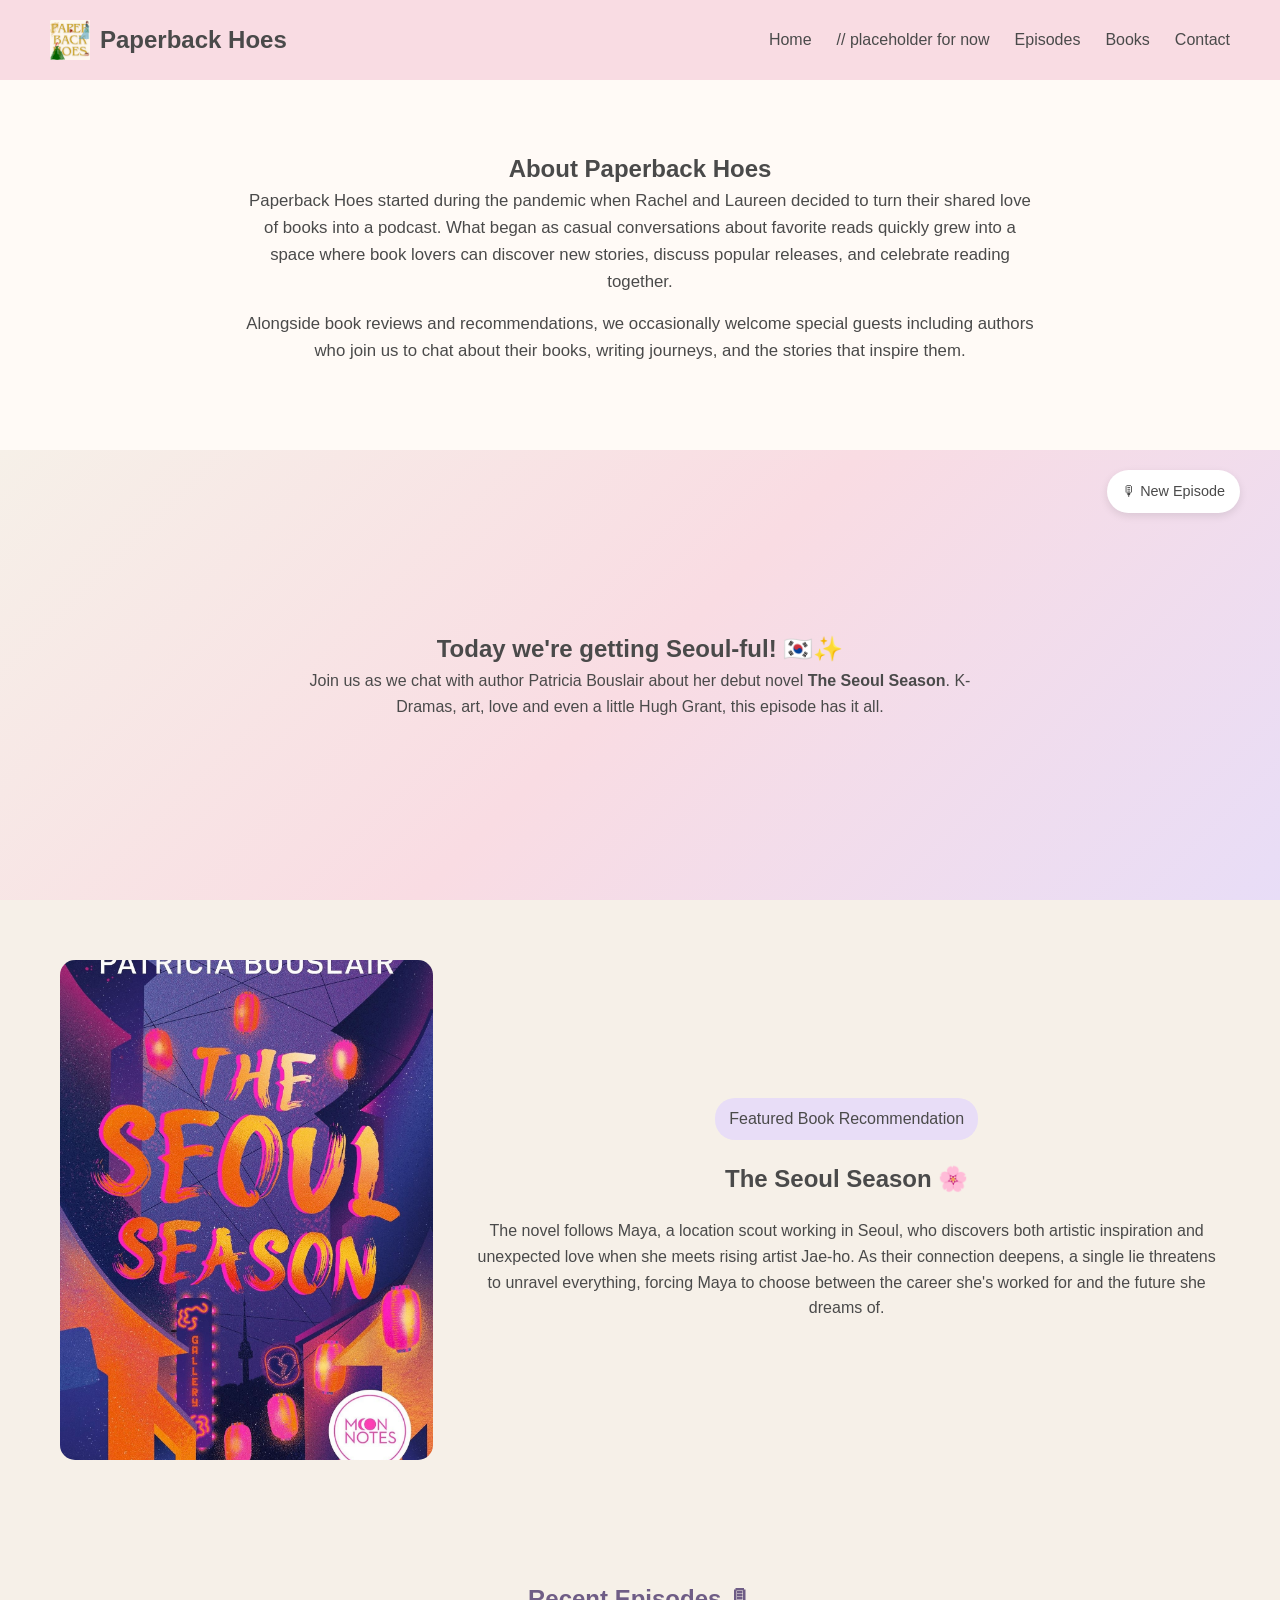
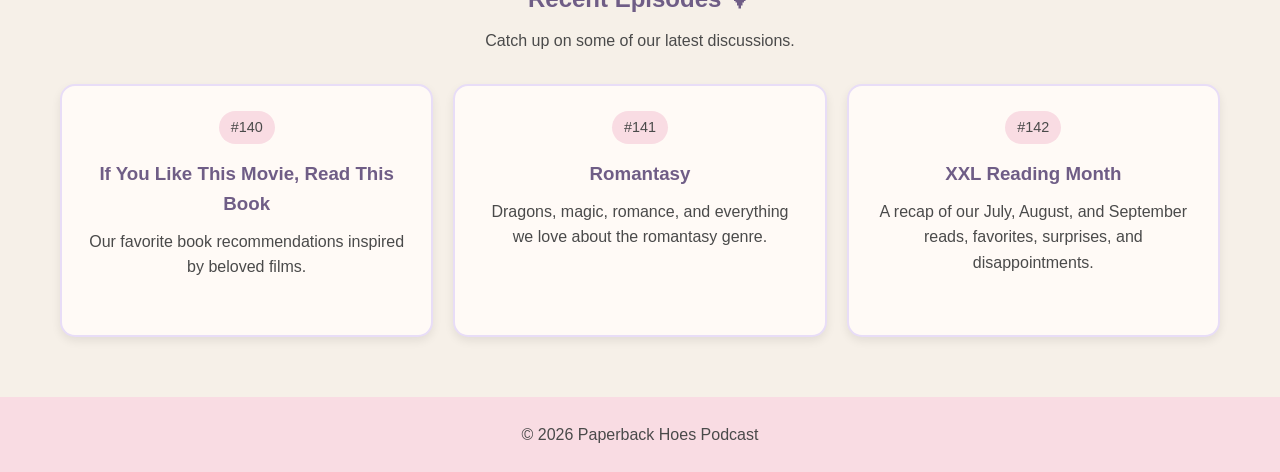
==== assignment3.html @ 03c1d9ec "update assignment3.html" ====
<!DOCTYPE html>
<html lang="en">
<head>
<meta charset="UTF-8">
<meta name="viewport" content="width=device-width, initial-scale=1.0">
<title>Paperback Hoes Podcast</title>
<link rel="stylesheet" href="css/style_assignment3.css">

</head>
<body>

<header>
    <div class="logo">
    <img src="images/cover.jpg" alt="Paperback Hoes Logo">
    <span>Paperback Hoes</span>
</div>

    <nav>
        <ul>
            <li><a href="#">Home</a></li> // placeholder for now 
            <li><a href="#">Episodes</a></li>
            <li><a href="#">Books</a></li>
            <li><a href="#">Contact</a></li>
        </ul>
    </nav>
</header>

<section class="about">

    <div class="about-text">
        <h1>About Paperback Hoes</h1>

        <p>
            Paperback Hoes started during the pandemic when Rachel and Laureen
            decided to turn their shared love of books into a podcast. What began
            as casual conversations about favorite reads quickly grew into a space
            where book lovers can discover new stories, discuss popular releases,
            and celebrate reading together.
        </p>

        <p>
            Alongside book reviews and recommendations, we occasionally welcome
            special guests including authors who join us to chat about their books,
            writing journeys, and the stories that inspire them.
        </p>

    </div>

</section>

<section class="hero">

    <div class="sticker">🎙 New Episode</div>

    <h2>Today we're getting Seoul-ful! 🇰🇷✨</h2>

    <p>
        Join us as we chat with author Patricia Bouslair about
        her debut novel <strong>The Seoul Season</strong>.
        K-Dramas, art, love and even a little Hugh Grant,
        this episode has it all.
    </p>

</section>

<section class="episode">

    <div class="book-cover">
        <div class="placeholder">
            <img src="images/seoul.jpg" alt="The Seoul Season cover">
        </div>
    </div>

    <div class="episode-text">

        <div class="badge">
            Featured Book Recommendation
        </div>

        <h2>The Seoul Season 🌸</h2>

        <p>
            The novel follows Maya, a location scout working in Seoul, who discovers both artistic inspiration and unexpected love when she meets rising artist Jae-ho. 
            As their connection deepens, a single lie threatens to unravel everything, forcing Maya to choose between the career she's worked for and the future she dreams of.
        </p>

    </div>

</section>

<section class="recent-episodes">

    <h2>Recent Episodes 🎙</h2>
    <p>Catch up on some of our latest discussions.</p>

    <div class="card-grid">

        <div class="card">
            <div class="episode-number">#140</div>
            <h3>If You Like This Movie, Read This Book</h3>
            <p>
                Our favorite book recommendations inspired by beloved films.
            </p>
        </div>

        <div class="card">
            <div class="episode-number">#141</div>
            <h3>Romantasy</h3>
            <p>
                Dragons, magic, romance, and everything we love about the
                romantasy genre.
            </p>
        </div>

        <div class="card">
            <div class="episode-number">#142</div>
            <h3>XXL Reading Month</h3>
            <p>
                A recap of our July, August, and September reads, favorites,
                surprises, and disappointments.
            </p>
        </div>

    </div>

</section>

<footer>
    <p>© 2026 Paperback Hoes Podcast</p>
</footer>

</body>
</html>
---- css/style_assignment3.css ----
*{
    margin:0;
    padding:0;
    box-sizing:border-box;
}

body{
    font-family: Arial, sans-serif;
    background:#F6F0E8;
    color:#4a4a4a;
    line-height:1.6;
}

header{
    background:#F9DCE3;
    padding:20px 50px;

    display:flex;
    justify-content:space-between;
    align-items:center;
}

.logo{
    display:flex;
    align-items:center;
    gap:10px;
    font-size:1.5rem;
    font-weight:bold;
}

.logo img{
    width:40px;
    height:40px;
    object-fit:cover;
}

nav ul{
    display:flex;
    gap:25px;
    list-style:none;
}

nav a{
    text-decoration:none;
    color:#4a4a4a;
}

nav a:hover{
    color:#c68ab5; 
}

.about{
    display:flex;
    justify-content:center;
    padding:70px 50px;
    background:#fffaf6;
}

.about-text{
    max-width:800px;
    text-align:center;
}

.about h2{
    margin-bottom:20px;
    font-size:2rem;
    color:#6f5d86;
}

.about p{
    margin-bottom:15px;
    font-size:1.05rem;
}

.hero{
    background:linear-gradient(
        135deg,
        #F6F0E8,
        #F9DCE3,
        #E8DDF7
    );

    min-height:50vh;

    display:flex;
    justify-content:center;
    align-items:center;
    flex-direction:column;

    text-align:center;
    padding:40px;
    position:relative;
}

.sticker{
    position:absolute;
    top:20px;
    right:40px;

    background:white;
    padding:10px 15px;
    border-radius:30px;
    font-size:.9rem;
    box-shadow:0 3px 8px rgba(0,0,0,.1);
}

.hero h1{
    font-size:3rem;
    margin-bottom:15px;
}

.hero p{
    max-width:700px;
}

.episode{
    display:flex;
    gap:40px;

    padding:60px;
    align-items:center;
}

.book-cover{
    flex:1;
}

.book-cover img{
    width:100%;
    height:500px;
    object-fit:cover;
    display:block;
    border-radius:15px;
}

.episode-text{
    flex:2;
    text-align:center;
}

.episode-text h2{
    margin-bottom:20px;
}

.badge{
    display:inline-block;
    background:#E8DDF7;
    padding:8px 14px;
    border-radius:20px;
    margin-bottom:20px;
}

.recent-episodes{
    padding:60px;
    text-align:center;
}

.recent-episodes h2{
    margin-bottom:10px;
    color:#6f5d86;
}

.recent-episodes p{
    margin-bottom:30px;
}

.card-grid{
    display:flex;
    flex-wrap:wrap;
    gap:20px;
}

.card{
    flex:1 1 250px;
    background:#fffaf6;
    border:2px solid #E8DDF7;
    border-radius:15px;
    padding:25px;
    box-shadow:0 4px 10px rgba(0,0,0,.08);
    transition:transform 0.3s ease;
}

.card:hover{
    transform:translateY(-5px);
}

.card h3{
    color:#6f5d86;
    margin-bottom:10px;
}

.episode-number{
    display:inline-block;
    background:#F9DCE3;
    padding:5px 12px;
    border-radius:20px;
    margin-bottom:15px;
    font-size:0.9rem;
}

footer{
    background:#F9DCE3;
    text-align:center;
    padding:25px;
}

@media(max-width:768px){

    header{
        flex-direction:column;
        gap:15px;
    }

    .episode{
        flex-direction:column;
    }

    .hero h1{
        font-size:2rem;
    }
}
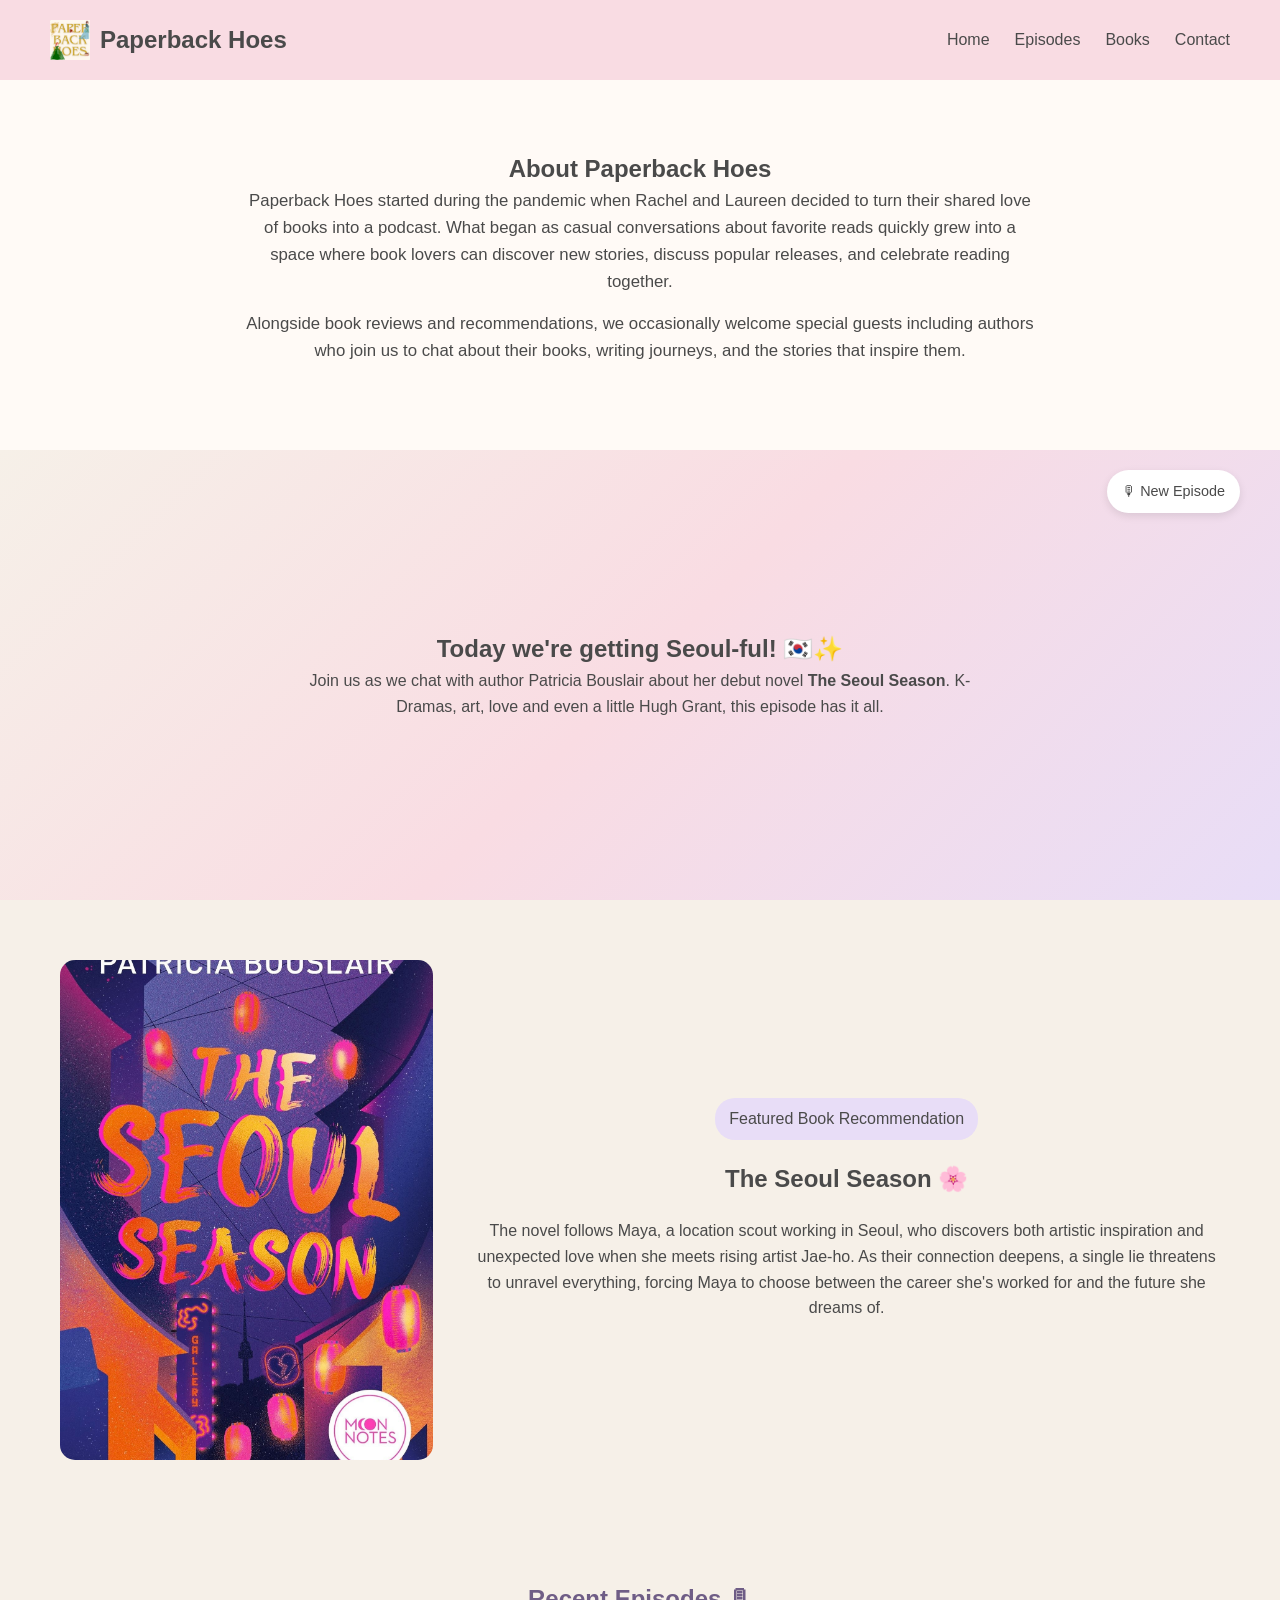
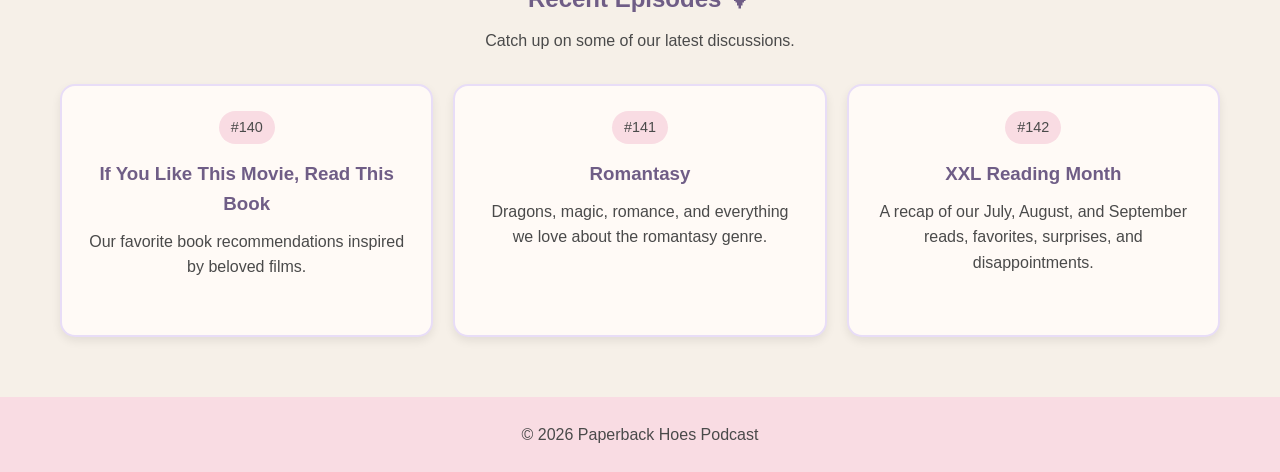
==== commit bad751a8: "update assignment3.html" ====
--- a/assignment3.html
+++ b/assignment3.html
@@ -17,7 +17,7 @@
 
     <nav>
         <ul>
-            <li><a href="#">Home</a></li> // placeholder for now 
+            <li><a href="#">Home</a></li> 
             <li><a href="#">Episodes</a></li>
             <li><a href="#">Books</a></li>
             <li><a href="#">Contact</a></li>
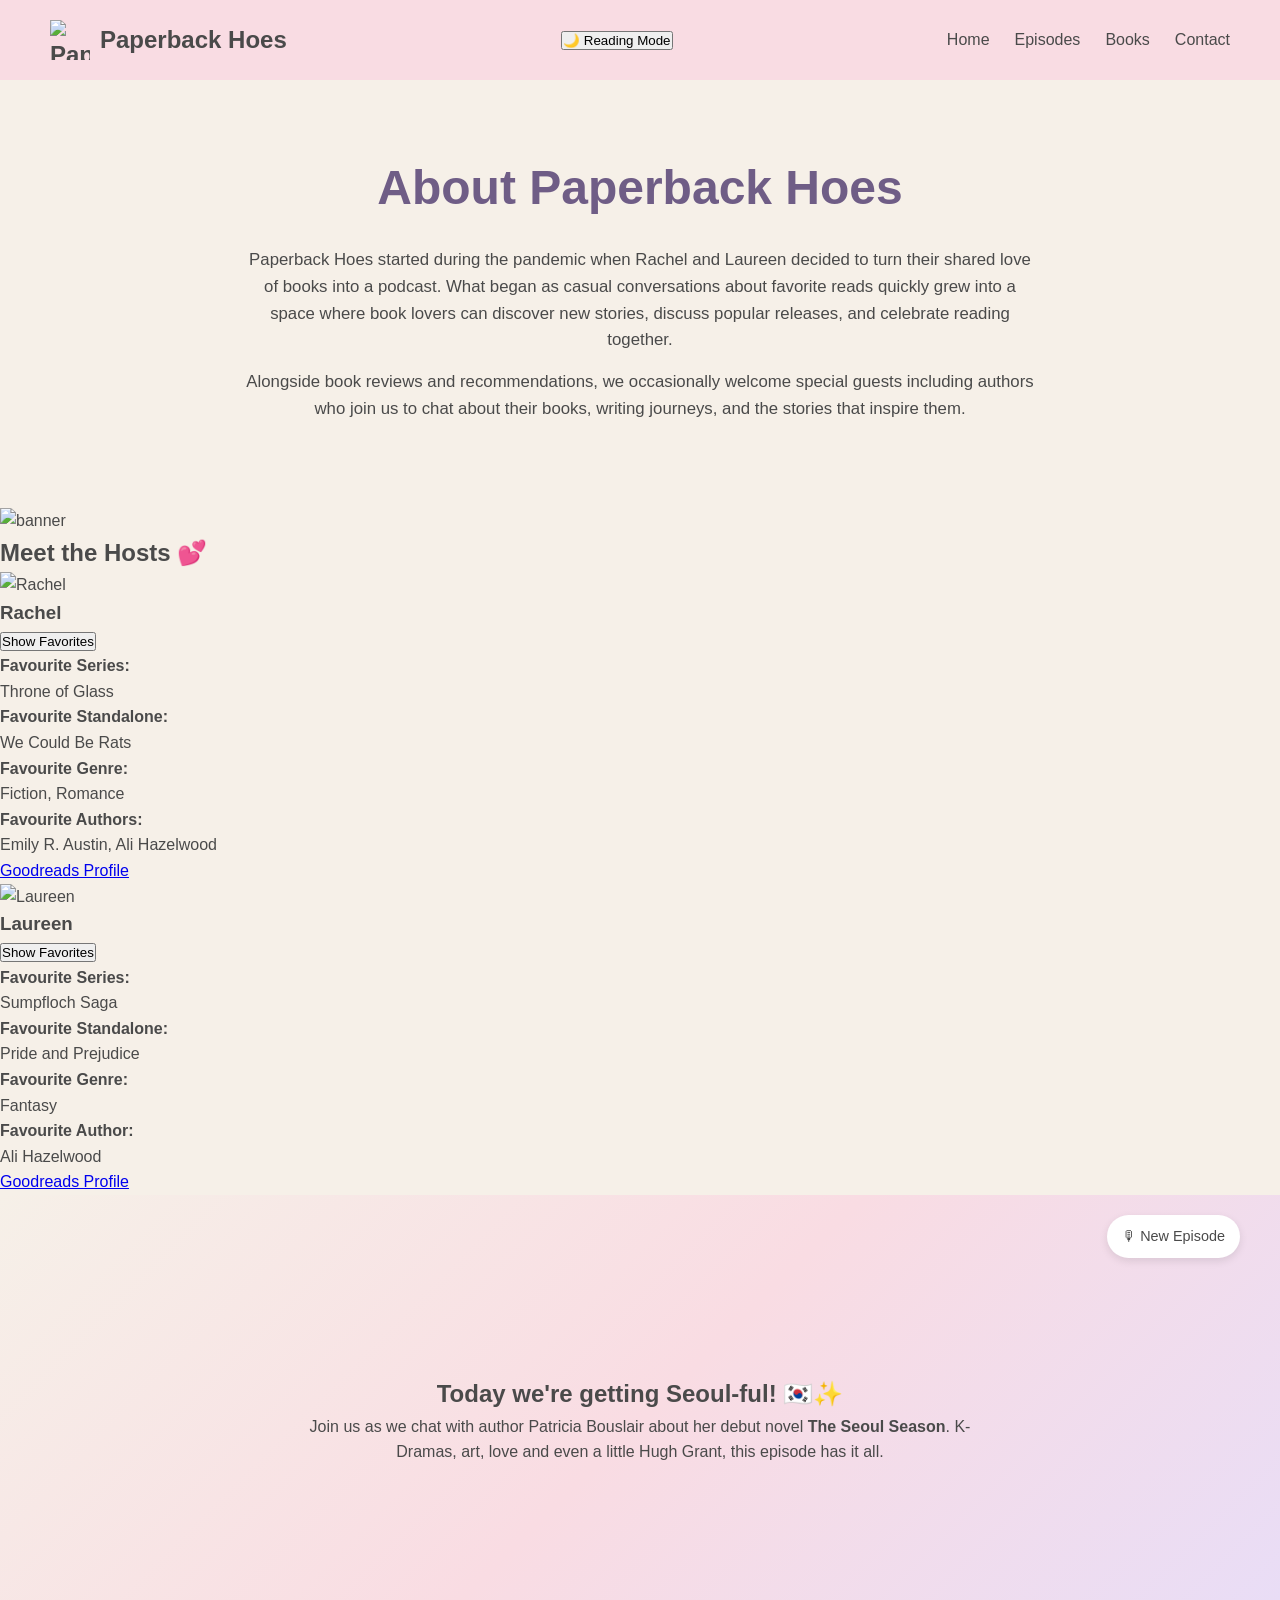
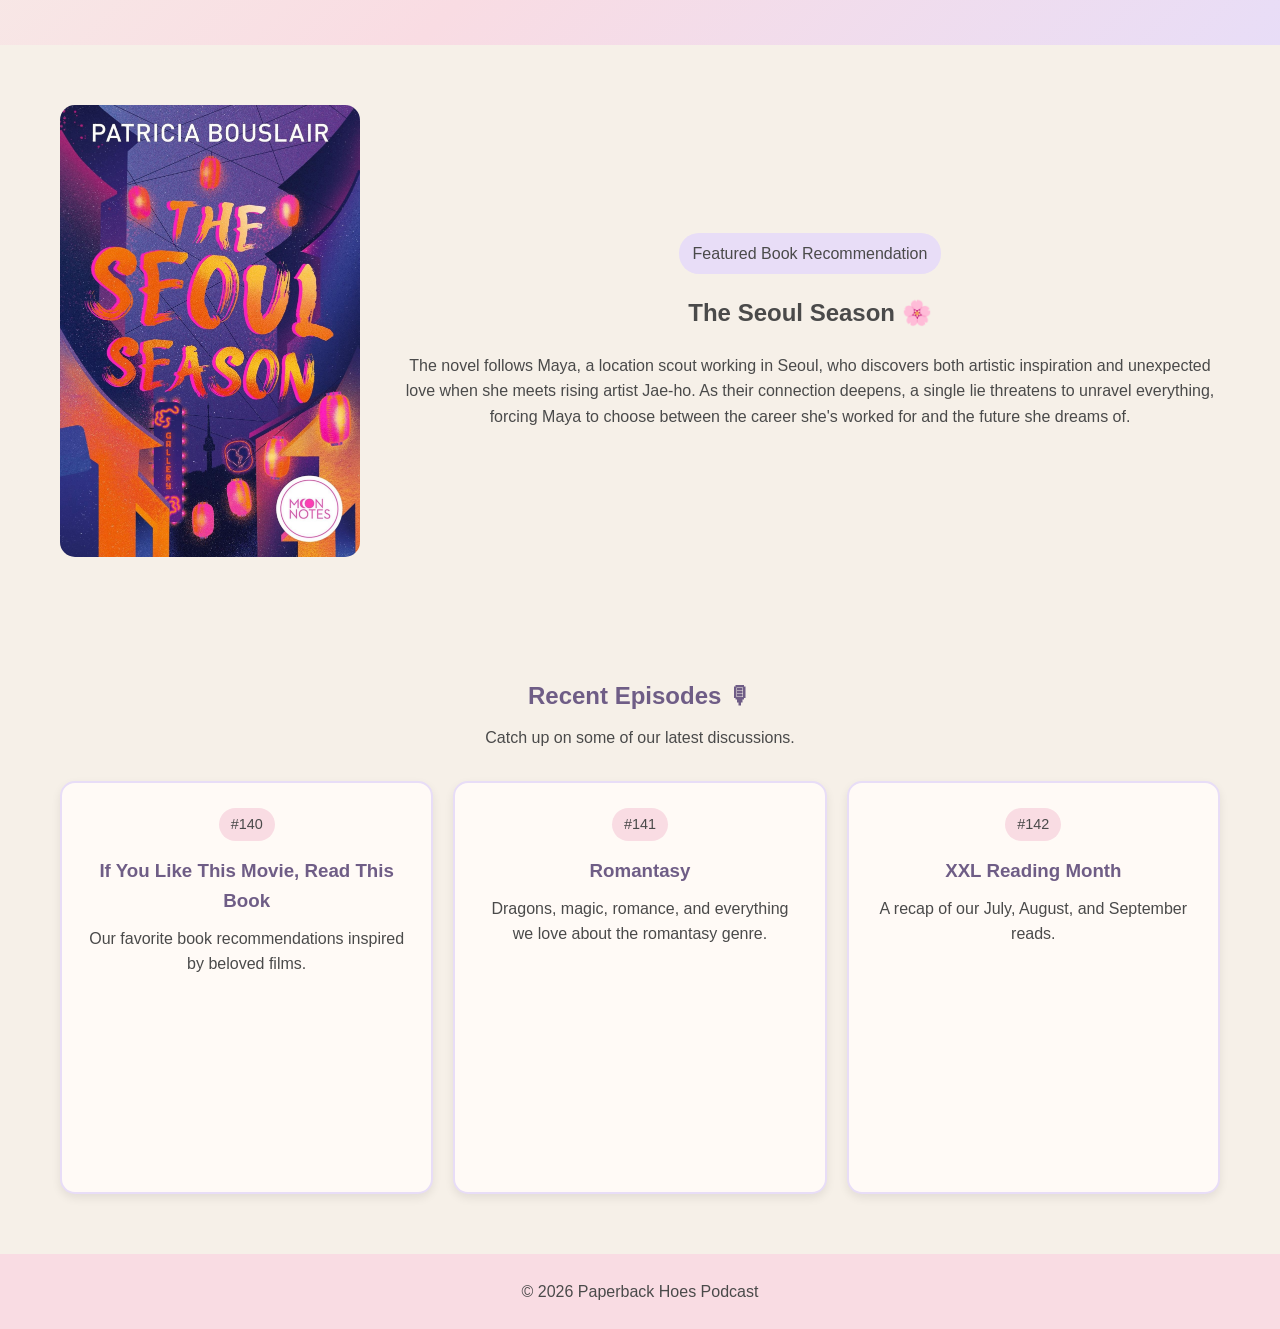
==== commit c2428b0d: "update assignment3.hmtl with assignment 6 tasks" ====
--- a/assignment3.html
+++ b/assignment3.html
@@ -11,14 +11,18 @@
 
 <header>
     <div class="logo">
-    <img src="images/cover.jpg" alt="Paperback Hoes Logo">
+    <img src="images/cover.png" alt="Paperback Hoes Logo">
     <span>Paperback Hoes</span>
 </div>
 
+<button id="themeBtn">
+    🌙 Reading Mode
+</button>
+
     <nav>
         <ul>
-            <li><a href="#">Home</a></li> 
-            <li><a href="#">Episodes</a></li>
+            <li><a href="file:///Users/friedaschuetze/Desktop/portfolio/assignment3.html">Home</a></li> 
+            <li><a href="file:///Users/friedaschuetze/Desktop/portfolio/Episodes.html">Episodes</a></li>
             <li><a href="#">Books</a></li>
             <li><a href="#">Contact</a></li>
         </ul>
@@ -48,6 +52,82 @@
 
 </section>
 
+<section class="banner">
+    <img src="images/banner.png" alt="banner">
+
+</section>
+
+<section class="hosts">
+
+    <h2>Meet the Hosts 💕</h2>
+
+    <div class="hosts-container">
+
+        <div class="host-card">
+
+            <img src="images/Rachel.jpeg" alt="Rachel">
+
+            <h3>Rachel</h3>
+
+            <button class="host-btn">Show Favorites</button>
+
+            <div class="host-info">
+
+                <p><strong>Favourite Series:</strong></p>
+                <p>Throne of Glass</p>
+
+                <p><strong>Favourite Standalone:</strong></p>
+                <p>We Could Be Rats</p>
+
+                <p><strong>Favourite Genre:</strong></p>
+                <p>Fiction, Romance</p>
+
+                <p><strong>Favourite Authors:</strong></p>
+                <p>Emily R. Austin, Ali Hazelwood</p>
+
+        </div>
+
+            <a href="https://www.goodreads.com/user/show/84406194-rachel" target="_blank">
+                Goodreads Profile
+            </a>
+
+        </div>
+
+        <div class="host-card">
+
+            <img src="images/laureen.jpeg" alt="Laureen">
+
+            <h3>Laureen</h3>
+
+            <button class="host-btn">Show Favorites</button>
+
+            <div class="host-info">
+
+                <p><strong>Favourite Series:</strong></p>
+                <p>Sumpfloch Saga</p>
+
+                <p><strong>Favourite Standalone:</strong></p>
+                <p>Pride and Prejudice</p>
+
+                <p><strong>Favourite Genre:</strong></p>
+                <p>Fantasy</p>
+
+                <p><strong>Favourite Author:</strong></p>
+                <p>Ali Hazelwood</p>
+
+        </div>
+
+            <a href="https://www.goodreads.com/user/show/127442855-laureen-fay" target="_blank">
+                Goodreads Profile
+            </a>
+
+        </div>
+
+    </div>
+
+</section>
+
+
 <section class="hero">
 
     <div class="sticker">🎙 New Episode</div>
@@ -97,28 +177,48 @@
 
         <div class="card">
             <div class="episode-number">#140</div>
-            <h3>If You Like This Movie, Read This Book</h3>
-            <p>
-                Our favorite book recommendations inspired by beloved films.
-            </p>
+            <div class="card-content">
+                <h3>If You Like This Movie, Read This Book</h3>
+                <p>Our favorite book recommendations inspired by beloved films.</p>
+            </div>
+
+            <iframe
+                src="https://open.spotify.com/embed/episode/0cV64gm0XC1V9WqXRkPX0o?theme=0"
+                width="100%"
+                height="152"
+                frameborder="0"
+                allow="autoplay; clipboard-write; encrypted-media; fullscreen; picture-in-picture">
+            </iframe>
         </div>
 
         <div class="card">
             <div class="episode-number">#141</div>
-            <h3>Romantasy</h3>
-            <p>
-                Dragons, magic, romance, and everything we love about the
-                romantasy genre.
-            </p>
+            <div class="card-content">
+                <h3>Romantasy</h3>
+                <p>Dragons, magic, romance, and everything we love about the romantasy genre.</p>
+            </div>
+
+            <iframe
+                src="https://open.spotify.com/embed/episode/1Q7d9I4uUA1XZAJbyN22fx?theme=0"
+                width="100%"
+                height="152"
+                frameborder="0">
+            </iframe>
         </div>
 
         <div class="card">
             <div class="episode-number">#142</div>
-            <h3>XXL Reading Month</h3>
-            <p>
-                A recap of our July, August, and September reads, favorites,
-                surprises, and disappointments.
-            </p>
+            <div class="card-content">
+                <h3>XXL Reading Month</h3>
+                <p>A recap of our July, August, and September reads.</p>
+            </div>
+
+            <iframe
+                src="https://open.spotify.com/embed/episode/1L2dXxGiDwqfy2SEeNhaOF?theme=0"
+                width="100%"
+                height="152"
+                frameborder="0">
+            </iframe>
         </div>
 
     </div>
@@ -129,5 +229,7 @@
     <p>© 2026 Paperback Hoes Podcast</p>
 </footer>
 
+<script src="js/script.js"></script>
+
 </body>
 </html>
--- a/css/style_assignment3.css
+++ b/css/style_assignment3.css
@@ -53,7 +53,7 @@
     display:flex;
     justify-content:center;
     padding:70px 50px;
-    background:#fffaf6;
+    background:#F6F0E8;
 }
 
 .about-text{
@@ -61,9 +61,9 @@
     text-align:center;
 }
 
-.about h2{
+.about h1{
     margin-bottom:20px;
-    font-size:2rem;
+    font-size:3rem;
     color:#6f5d86;
 }
 
@@ -122,13 +122,12 @@
 }
 
 .book-cover{
-    flex:1;
+    max-width:300px;
 }
 
 .book-cover img{
     width:100%;
-    height:500px;
-    object-fit:cover;
+    height:auto;
     display:block;
     border-radius:15px;
 }
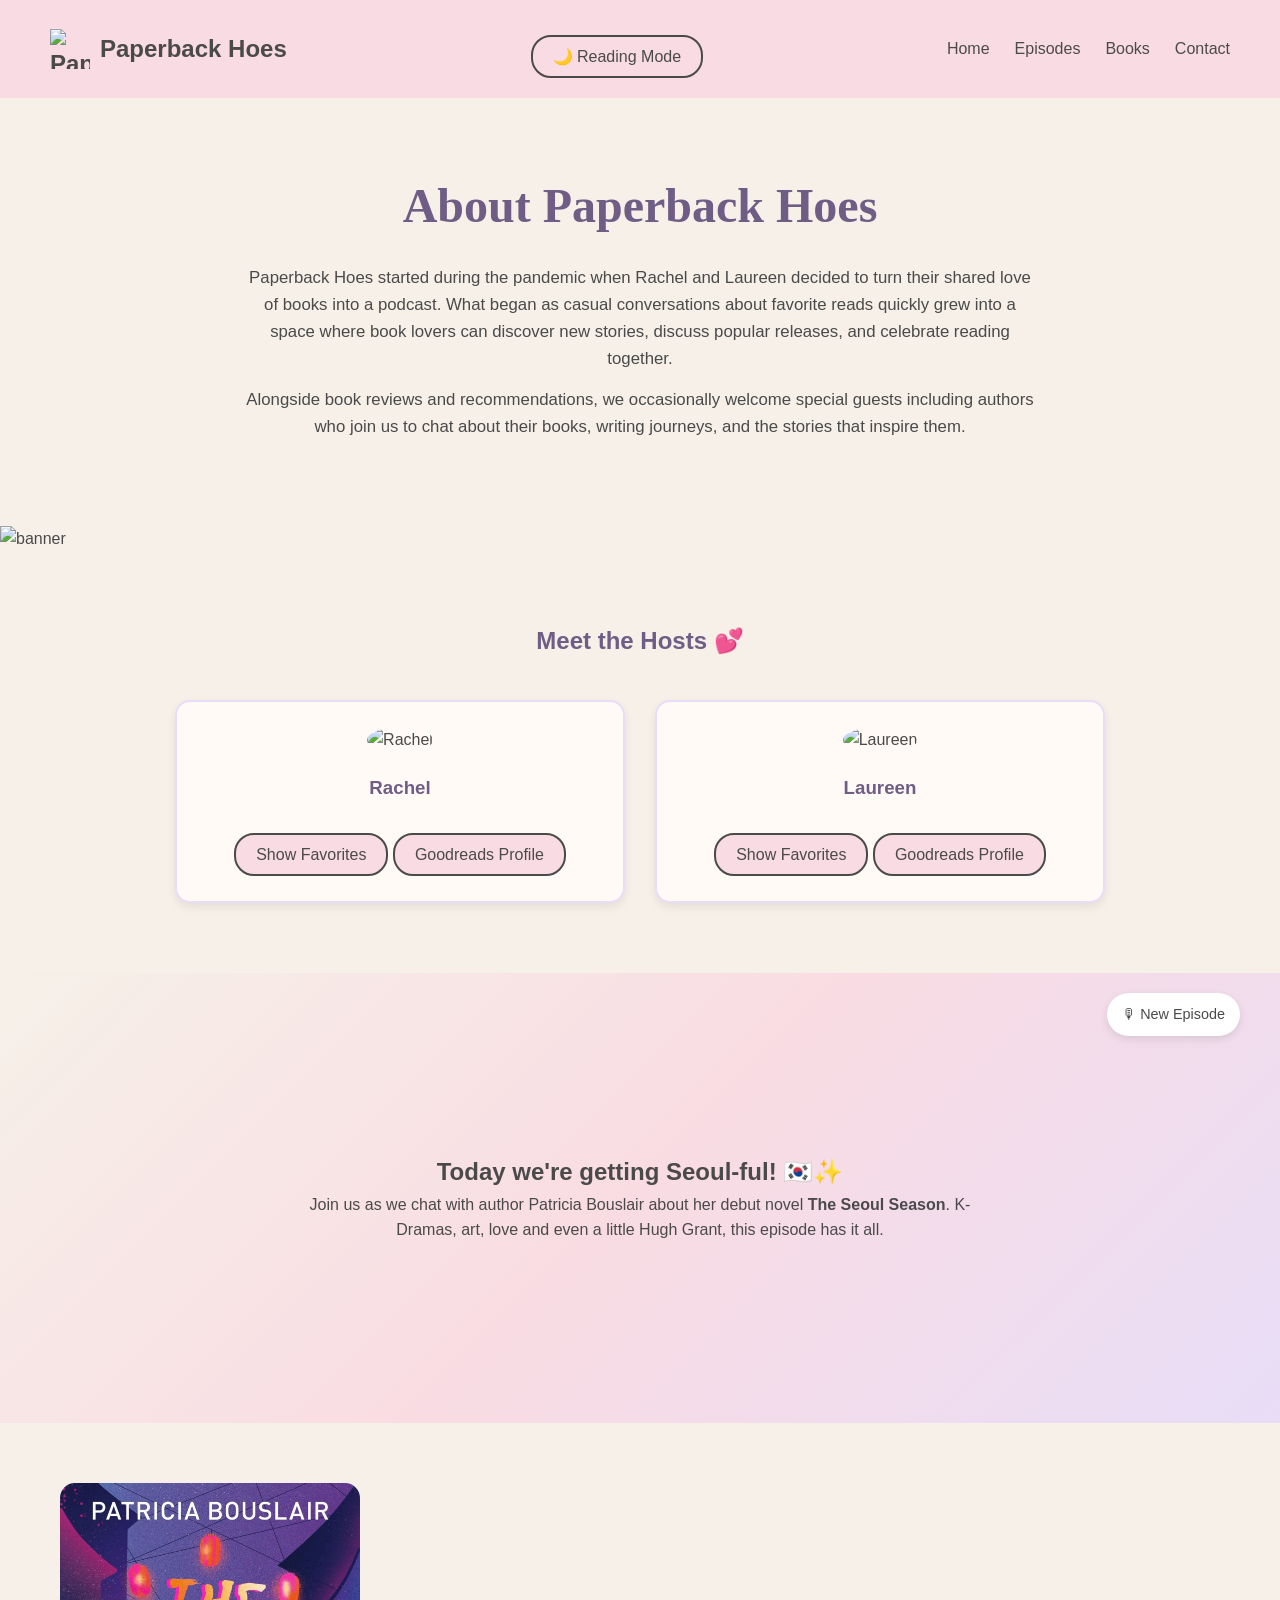
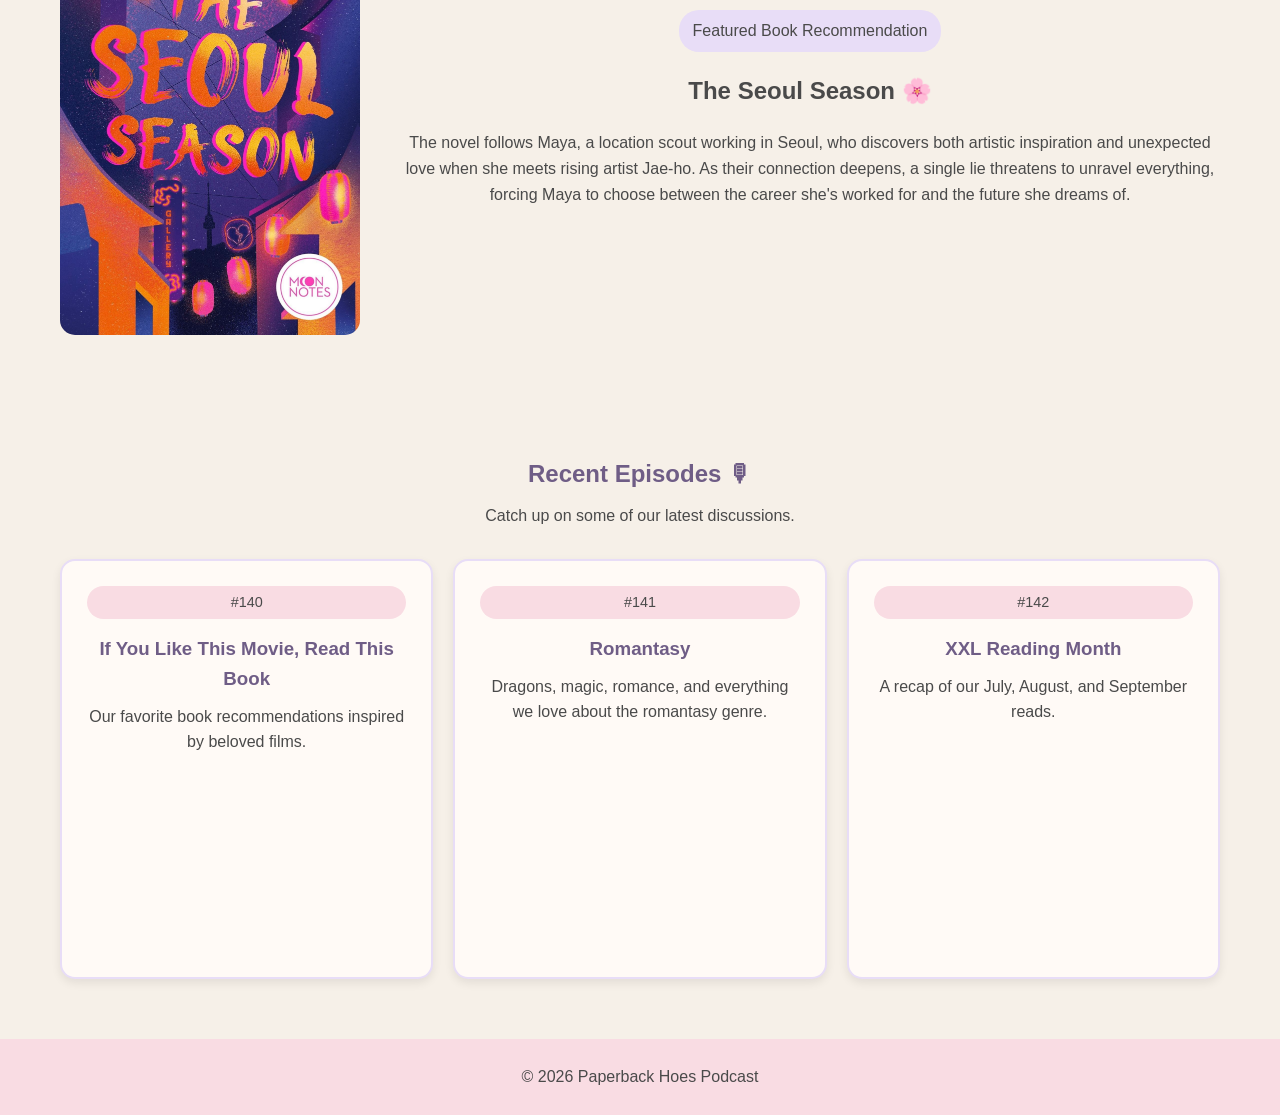
==== commit a1068760: "update assignment3.html" ====
--- a/assignment3.html
+++ b/assignment3.html
@@ -23,8 +23,8 @@
         <ul>
             <li><a href="file:///Users/friedaschuetze/Desktop/portfolio/assignment3.html">Home</a></li> 
             <li><a href="file:///Users/friedaschuetze/Desktop/portfolio/Episodes.html">Episodes</a></li>
-            <li><a href="#">Books</a></li>
-            <li><a href="#">Contact</a></li>
+            <li><a href="file:///Users/friedaschuetze/Desktop/portfolio/Books.html">Books</a></li>
+            <li><a href="file:///Users/friedaschuetze/Desktop/portfolio/Contact.html">Contact</a></li>
         </ul>
     </nav>
 </header>
--- a/css/style_assignment3.css
+++ b/css/style_assignment3.css
@@ -5,10 +5,14 @@
 }
 
 body{
-    font-family: Arial, sans-serif;
+    font-family: Georgia, sans-serif;
     background:#F6F0E8;
     color:#4a4a4a;
     line-height:1.6;
+}
+
+h1{
+    font-family: 'Great Vibes', cursive;
 }
 
 header{
@@ -34,6 +38,33 @@
     object-fit:cover;
 }
 
+body.dark-mode{
+    background:#2d2d2d;
+    color:white;
+}
+
+body.dark-mode header{
+    background:#444;
+}
+
+body.dark-mode .about{
+    background:#2d2d2d;
+}
+
+body.dark-mode .host-card{
+    background:#444;
+    color:white;
+}
+
+body.dark-mode footer{
+    background:#444;
+}
+
+body.dark-mode .card{
+    background:#444;
+    color:white;
+}
+
 nav ul{
     display:flex;
     gap:25px;
@@ -49,6 +80,16 @@
     color:#c68ab5; 
 }
 
+.banner{
+    width:100%;
+}
+
+.banner img{
+    width:100%;
+    display:block;
+    height:auto;
+}
+
 .about{
     display:flex;
     justify-content:center;
@@ -70,6 +111,87 @@
 .about p{
     margin-bottom:15px;
     font-size:1.05rem;
+}
+
+.hosts{
+    padding:70px 50px;
+    text-align:center;
+}
+
+.hosts h2{
+    color:#6f5d86;
+    margin-bottom:40px;
+}
+
+.hosts-container{
+    display:flex;
+    gap:30px;
+    justify-content:center;
+    flex-wrap:wrap;
+}
+
+.host-card{
+    flex:1 1 350px;
+    max-width:450px;
+
+    background:#fffaf6;
+    border:2px solid #E8DDF7;
+    border-radius:15px;
+    padding:25px;
+    box-shadow:0 4px 10px rgba(0,0,0,.08);
+}
+
+.host-card img{
+    width:180px;
+    height:180px;
+    object-fit:cover;
+    border-radius:50%;
+    margin-bottom:20px;
+}
+
+.host-info{
+    display:none !important;
+}
+
+.host-info.show{
+    display:block !important;
+    margin-top:15px;
+}
+
+.host-card h3{
+    color:#6f5d86;
+    margin-bottom:15px;
+}
+
+.host-card a,
+.host-btn,
+#themeBtn{
+    display:inline-block;
+
+    margin-top:15px;
+
+    background:#F9DCE3;
+    color:#4a4a4a;
+
+    text-decoration:none;
+
+    border:2px solid #4a4a4a;
+    cursor:pointer;
+
+    padding:10px 20px;
+    border-radius:20px;
+
+    font-size:1rem;
+    font-family: Georgia, sans-serif;
+    line-height:1.2;
+
+    transition:0.3s ease;
+}
+
+.host-card a:hover,
+.host-btn:hover,
+#themeBtn:hover{
+    background:#E8DDF7;
 }
 
 .hero{
@@ -176,7 +298,17 @@
     border-radius:15px;
     padding:25px;
     box-shadow:0 4px 10px rgba(0,0,0,.08);
-    transition:transform 0.3s ease;
+    display:flex;
+    flex-direction:column;
+}
+
+.card-content{
+    min-height:150px;
+}
+
+.card iframe{
+    width:100%;
+    margin-top:15px;
 }
 
 .card:hover{
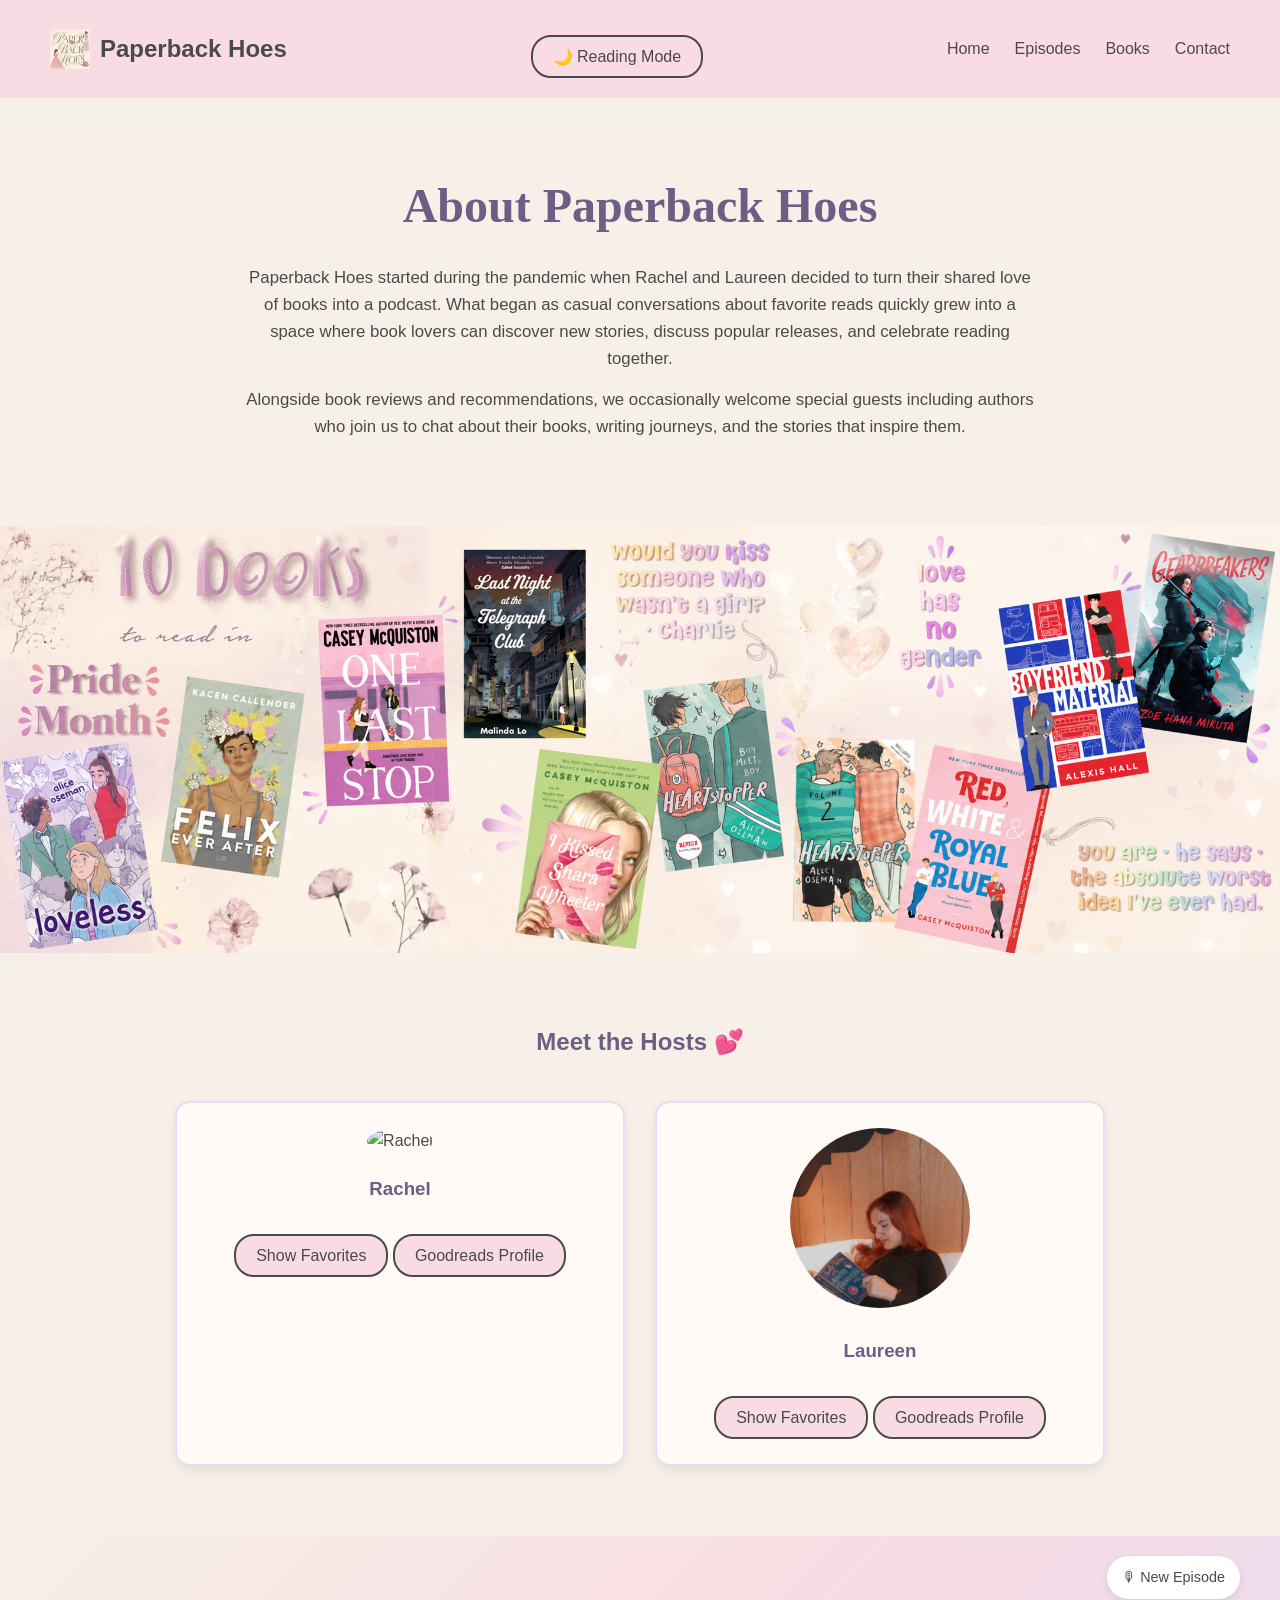
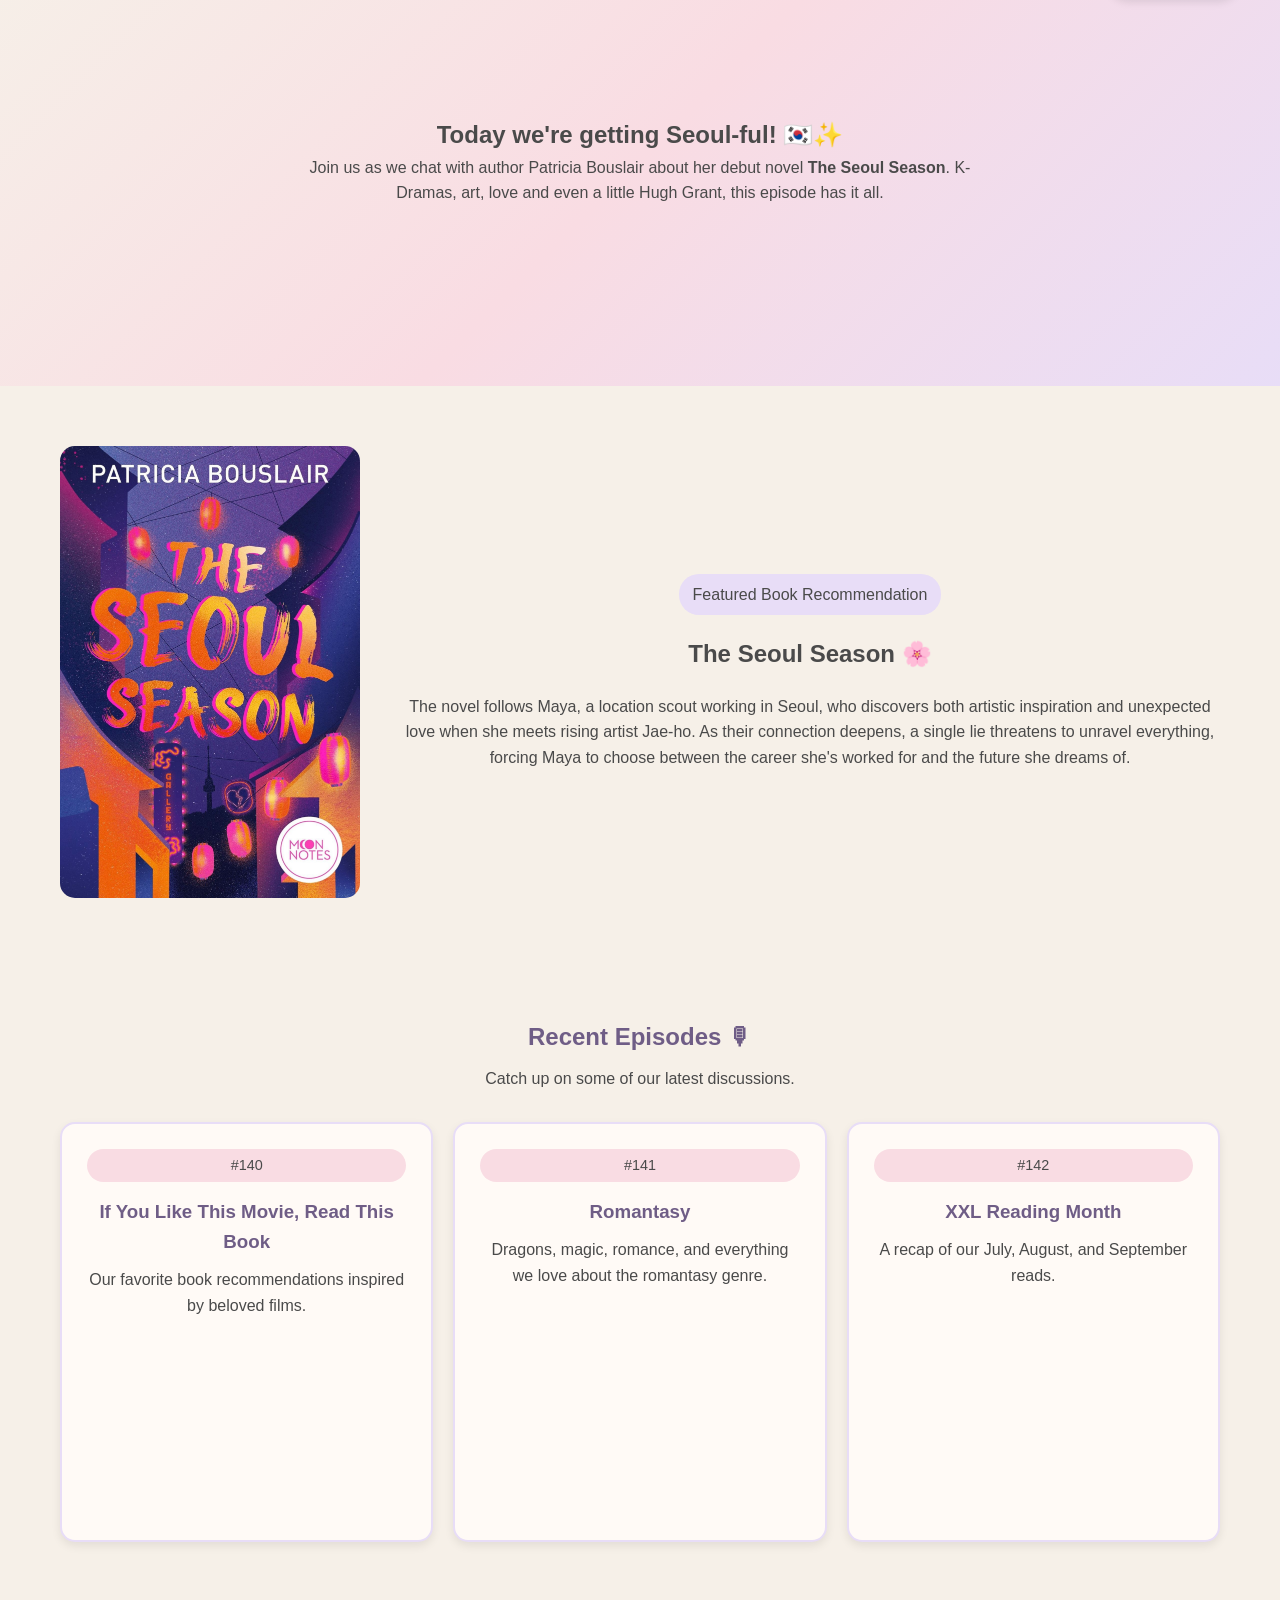
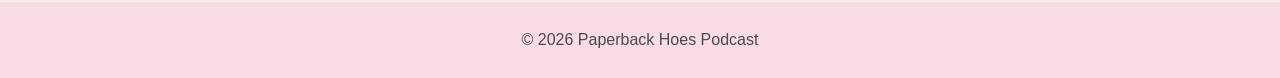
==== commit bbaf0abf: "Update navigation links to use GitHub Pages URLs" ====
--- a/assignment3.html
+++ b/assignment3.html
@@ -21,10 +21,10 @@
 
     <nav>
         <ul>
-            <li><a href="file:///Users/friedaschuetze/Desktop/portfolio/assignment3.html">Home</a></li> 
-            <li><a href="file:///Users/friedaschuetze/Desktop/portfolio/Episodes.html">Episodes</a></li>
-            <li><a href="file:///Users/friedaschuetze/Desktop/portfolio/Books.html">Books</a></li>
-            <li><a href="file:///Users/friedaschuetze/Desktop/portfolio/Contact.html">Contact</a></li>
+            <li><a href="https://frieda566.github.io/web_programming/assignment3.html">Home</a></li> 
+            <li><a href="file:///frieda566.github.io/web_programming/Episodes.html">Episodes</a></li>
+            <li><a href="file:///frieda566.github.io/web_programming/Books.html">Books</a></li>
+            <li><a href="file:///frieda566.github.io/web_programming/Contact.html">Contact</a></li>
         </ul>
     </nav>
 </header>
@@ -232,4 +232,4 @@
 <script src="js/script.js"></script>
 
 </body>
-</html>+</html>
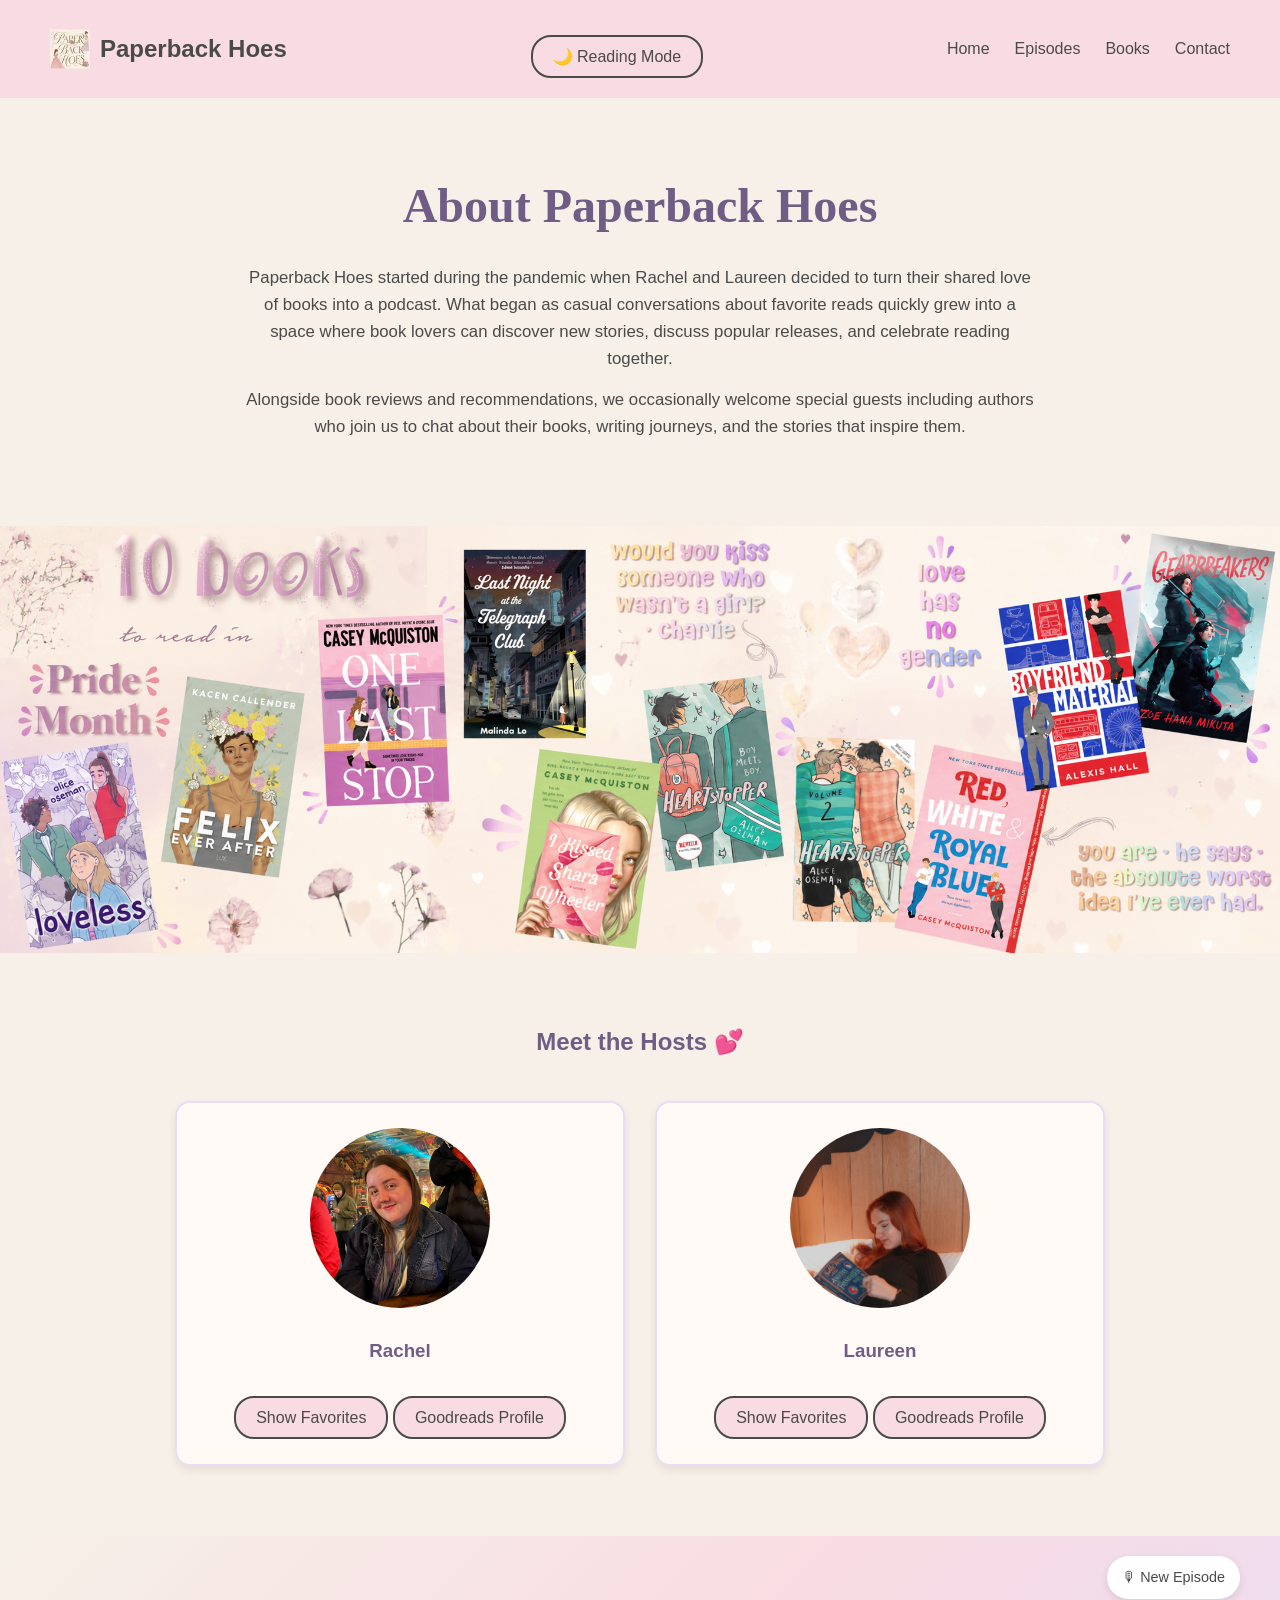
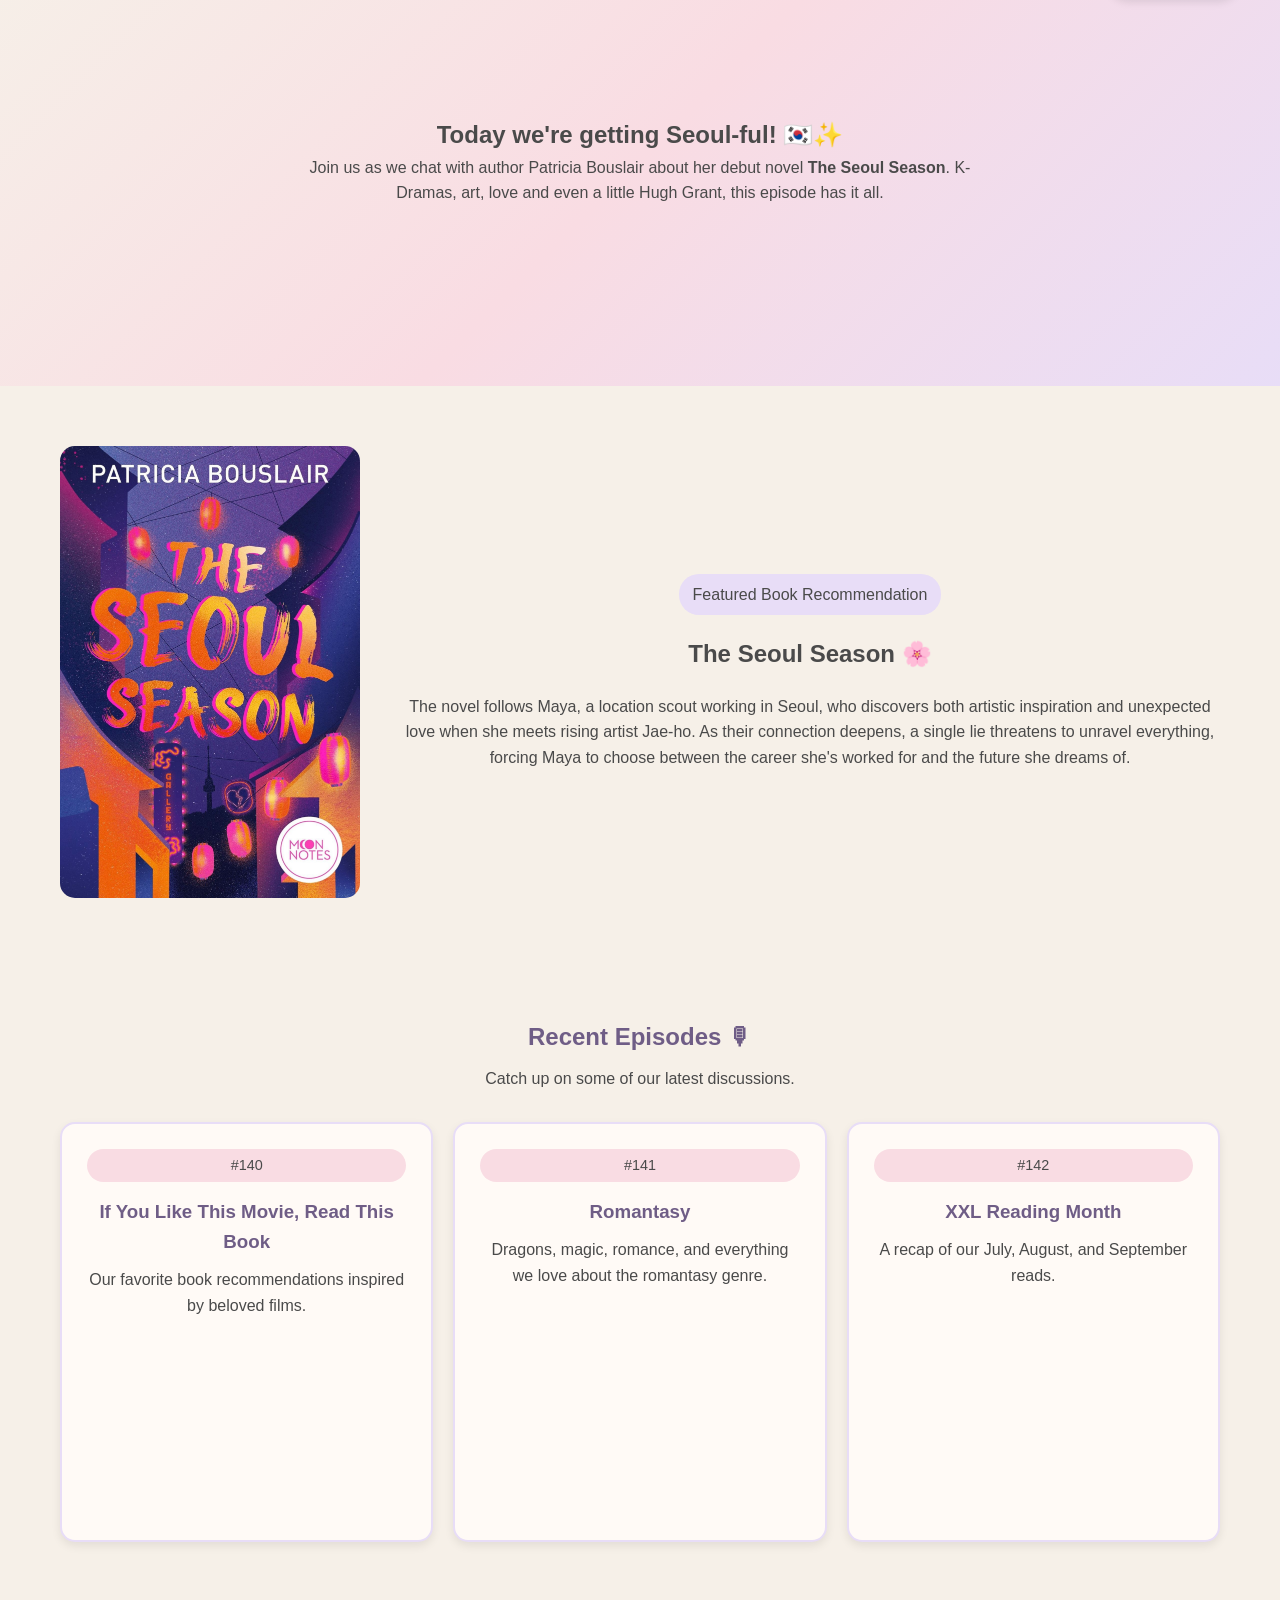
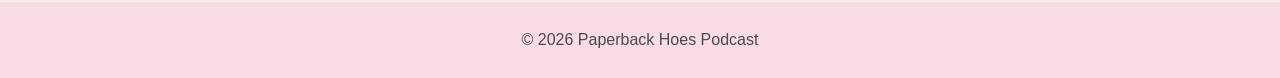
==== commit 5e52c48d: "Fix image filename case sensitivity for Rachel" ====
--- a/assignment3.html
+++ b/assignment3.html
@@ -22,9 +22,9 @@
     <nav>
         <ul>
             <li><a href="https://frieda566.github.io/web_programming/assignment3.html">Home</a></li> 
-            <li><a href="file:///frieda566.github.io/web_programming/Episodes.html">Episodes</a></li>
-            <li><a href="file:///frieda566.github.io/web_programming/Books.html">Books</a></li>
-            <li><a href="file:///frieda566.github.io/web_programming/Contact.html">Contact</a></li>
+            <li><a href="https://frieda566.github.io/web_programming/Episodes.html">Episodes</a></li>
+            <li><a href="https://frieda566.github.io/web_programming/Books.html">Books</a></li>
+            <li><a href="https://frieda566.github.io/web_programming/Contact.html">Contact</a></li>
         </ul>
     </nav>
 </header>
@@ -65,7 +65,7 @@
 
         <div class="host-card">
 
-            <img src="images/Rachel.jpeg" alt="Rachel">
+            <img src="images/rachel.jpeg" alt="Rachel">
 
             <h3>Rachel</h3>
 
